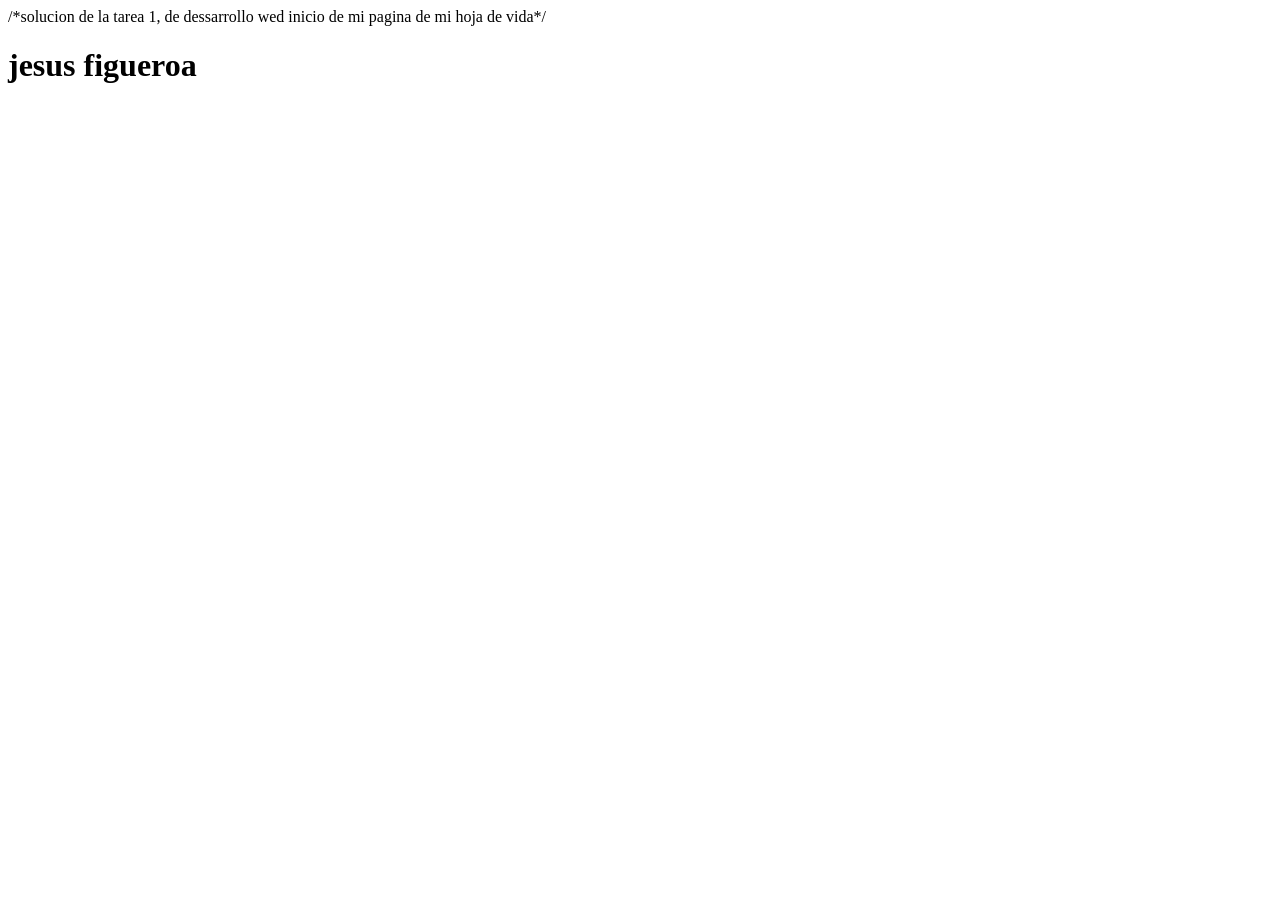
==== hoja_1.html @ da9fa23c "inicializando actividad de desarrollo wed" ====
<!DOCTYPE html>
<html lang="en">
<head>
    <meta charset="UTF-8">
    <meta name="viewport" content="width=device-width, initial-scale=1.0">
    <title>Hoja de vida</title>
    <link rel="stylesheet" href="style.css">
</head>
/*solucion de la tarea 1, de dessarrollo wed
inicio de mi pagina de mi hoja de vida*/
<body>
    <div class="hoja">
        <header>
            <h1>jesus figueroa</h1>
            
    </header>
    </div>
</body>
</html>
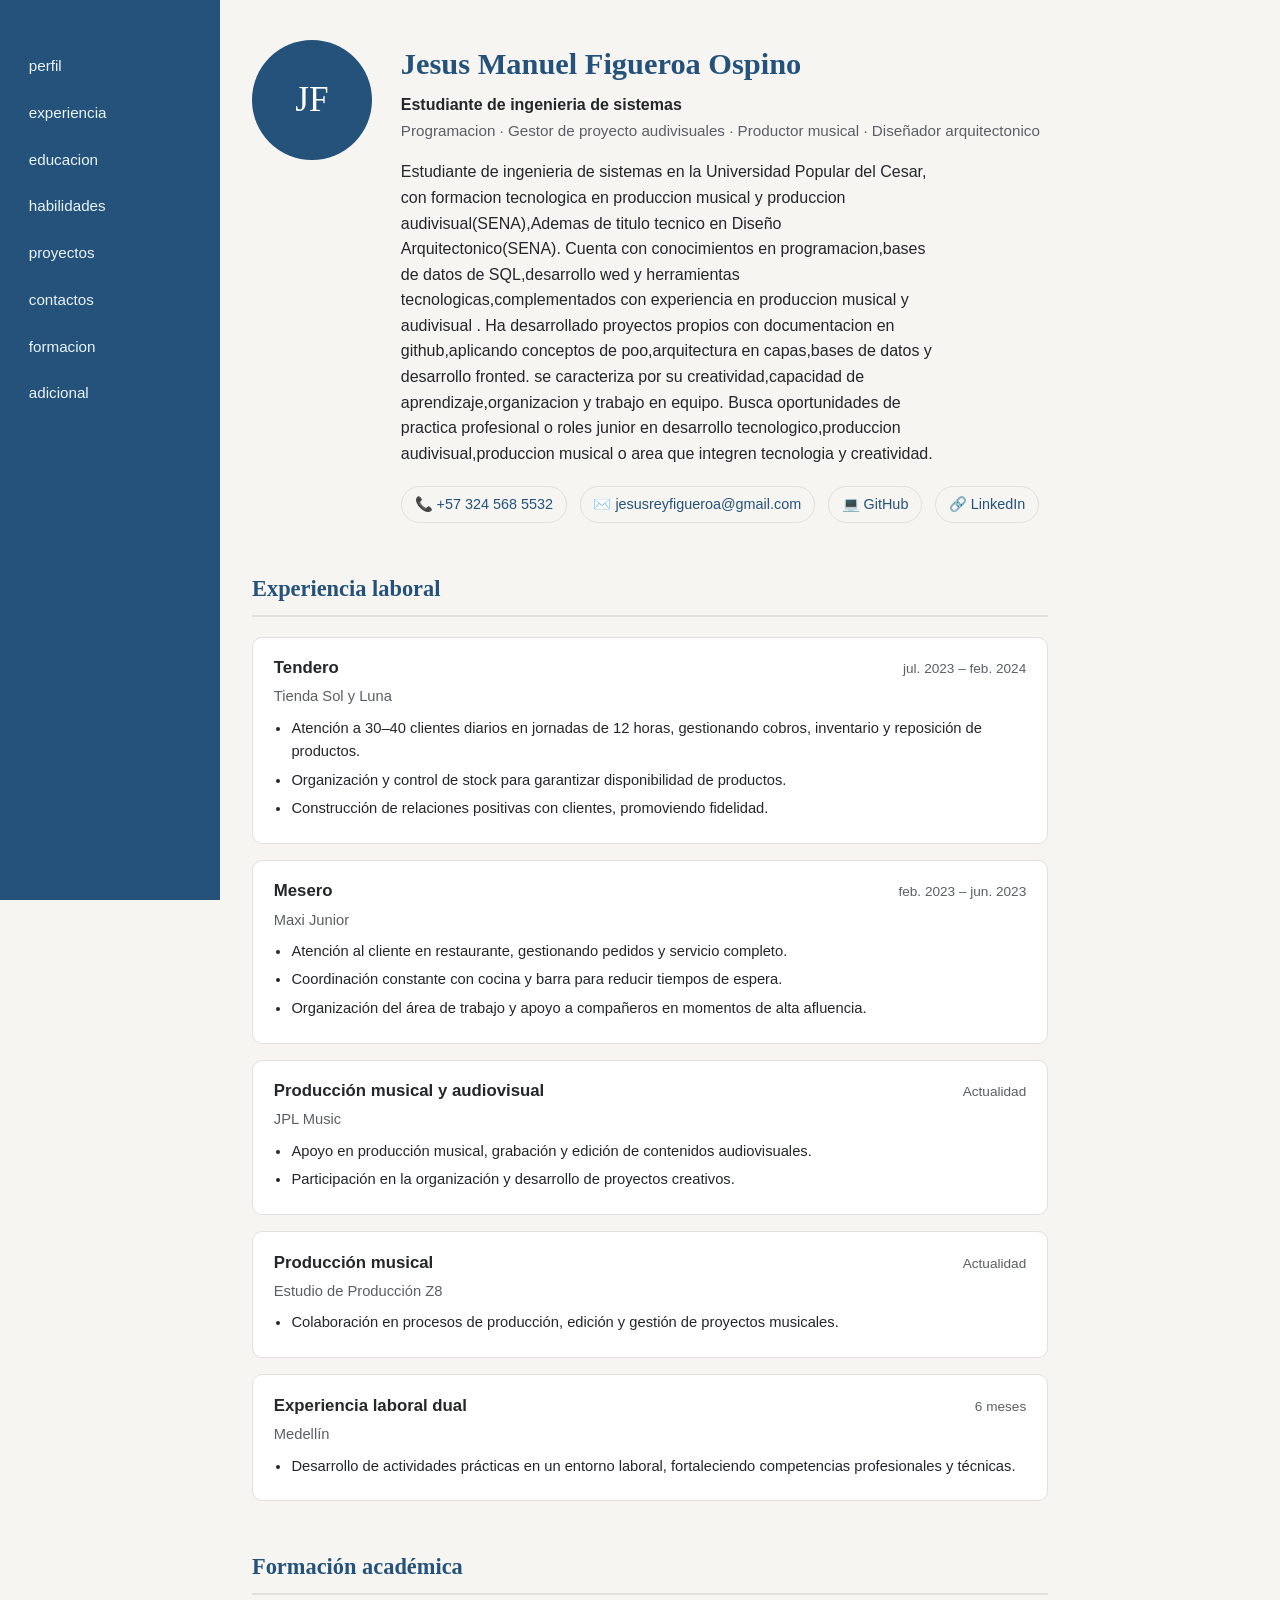
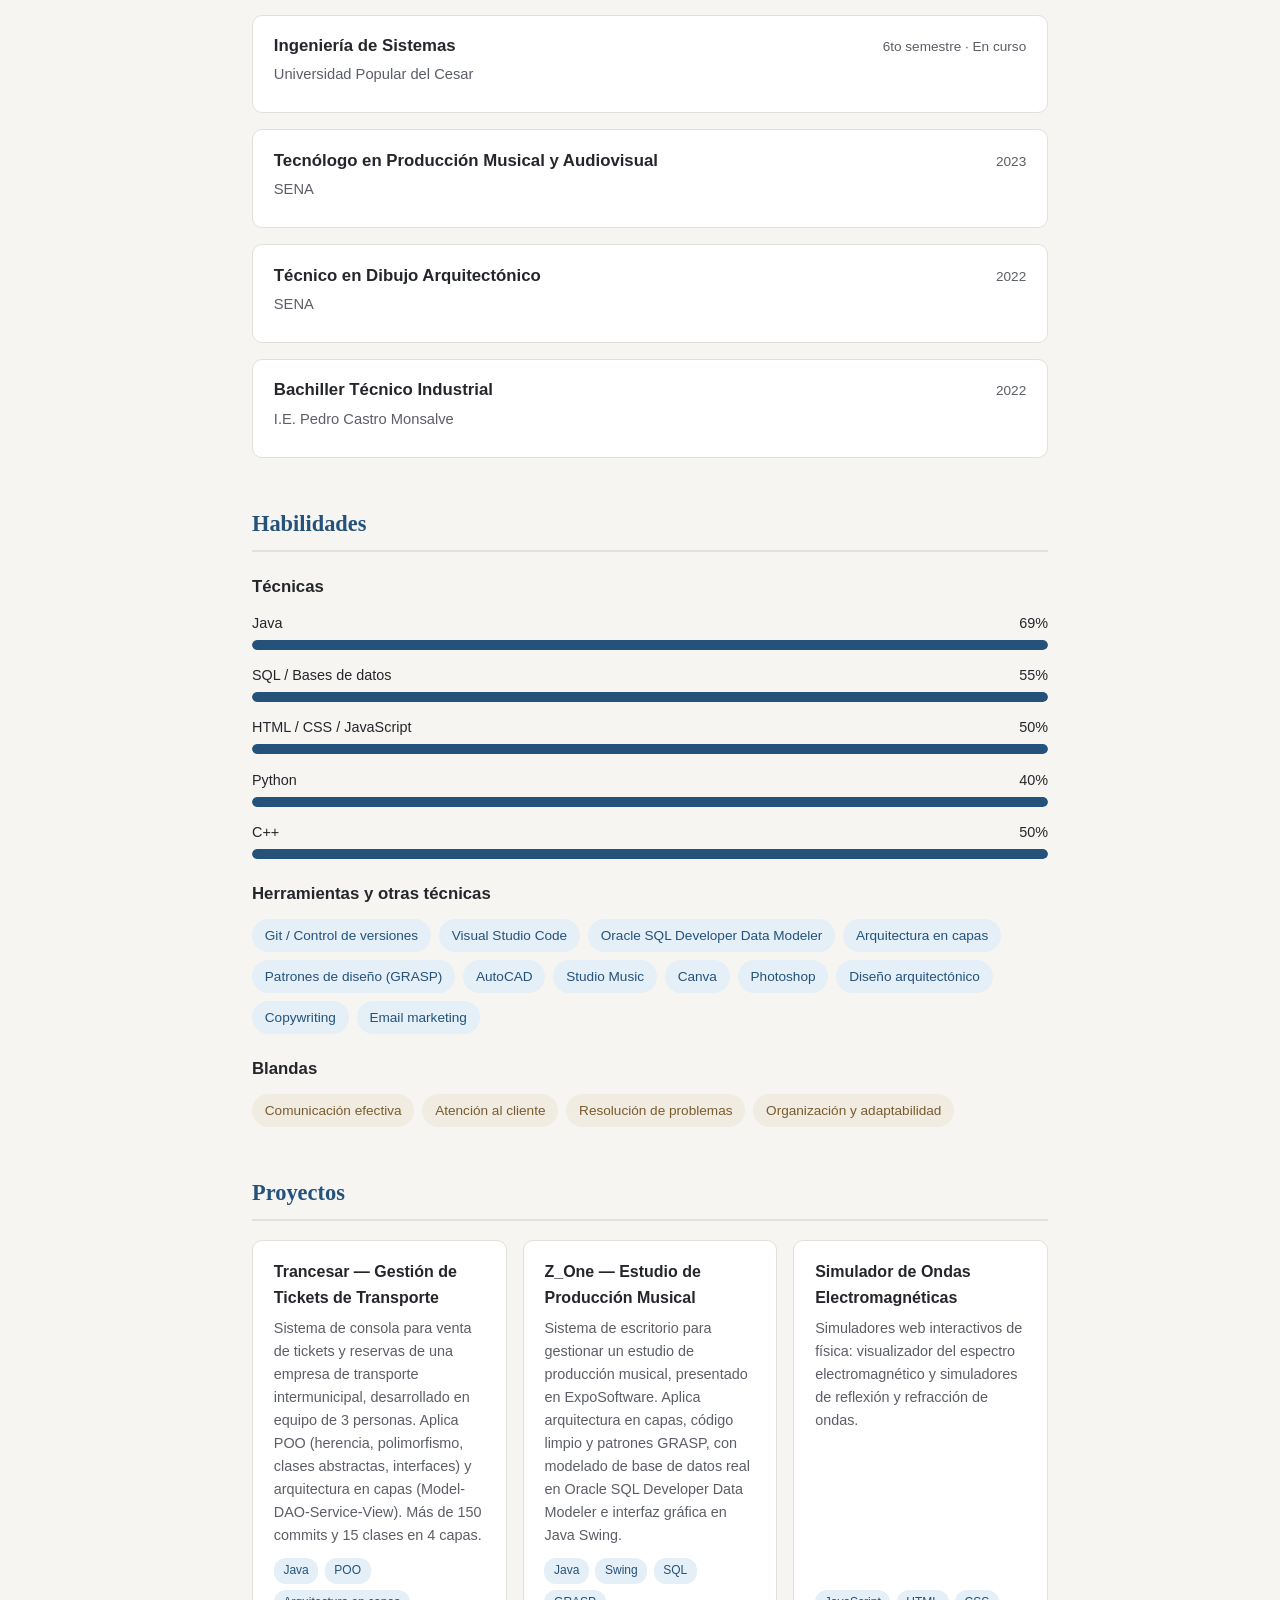
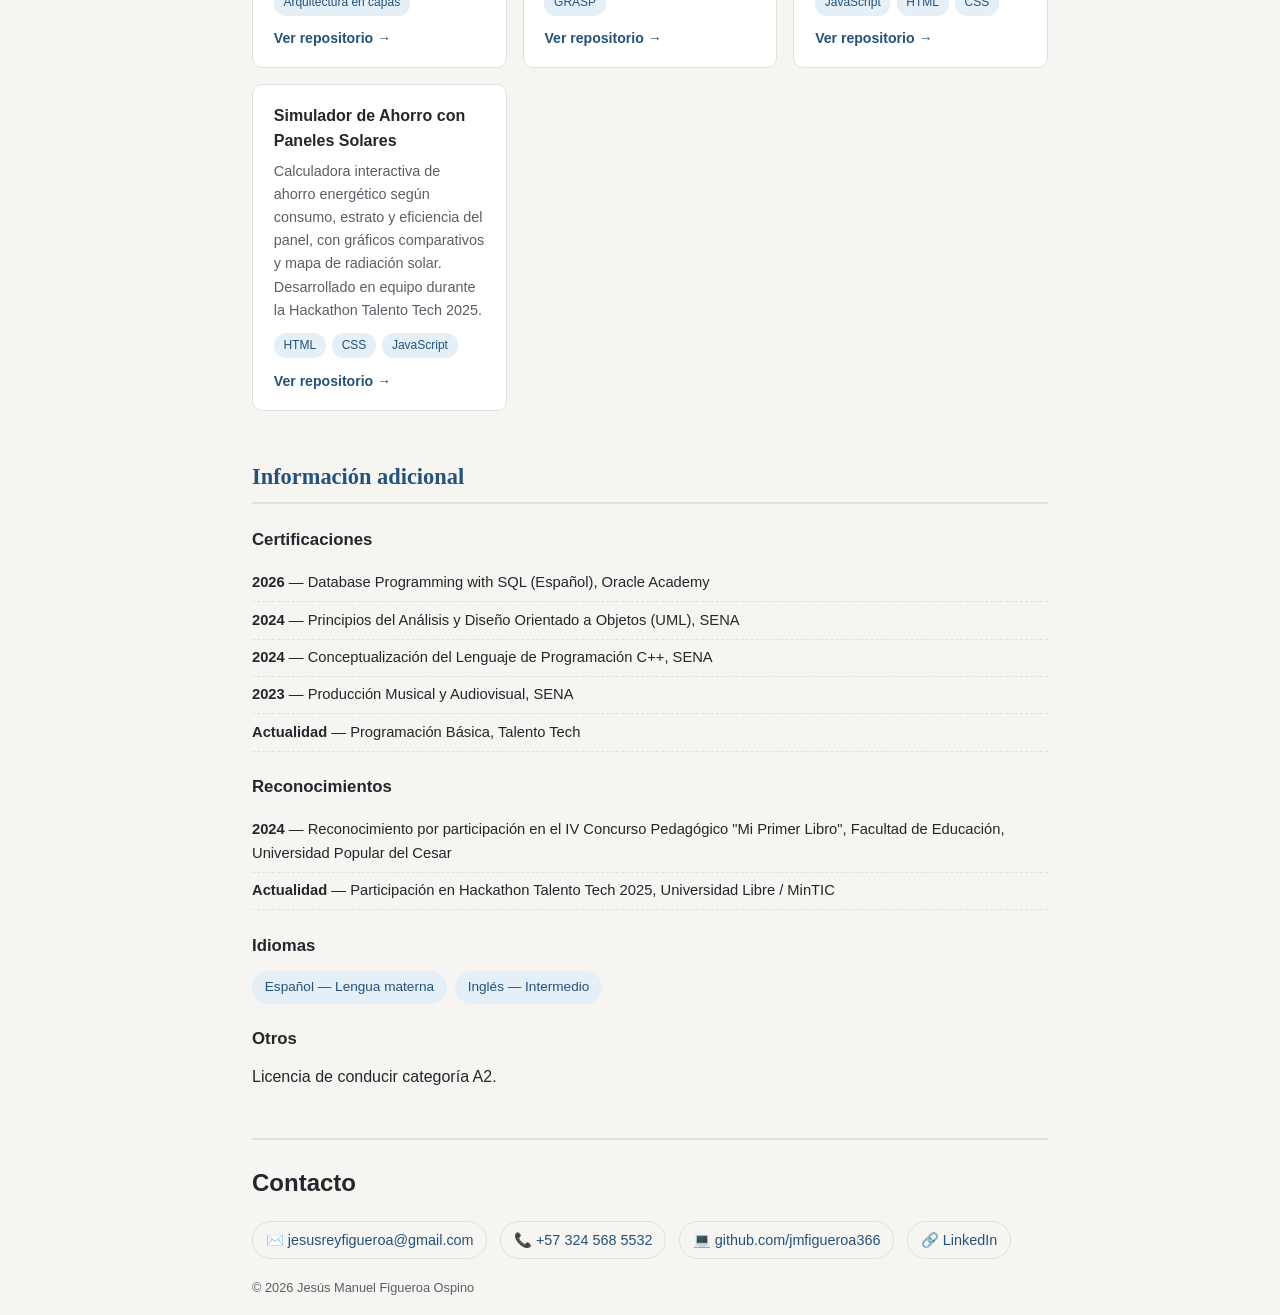
==== commit 9b5c11b1: "css en ejecucion" ====
--- a/hoja_1.html
+++ b/hoja_1.html
@@ -1,19 +1,298 @@
 <!DOCTYPE html>
-<html lang="en">
+<html lang="es">
 <head>
     <meta charset="UTF-8">
     <meta name="viewport" content="width=device-width, initial-scale=1.0">
-    <title>Hoja de vida</title>
+    <title>Hoja de vida - jesus manuel figueroa ospino</title>
     <link rel="stylesheet" href="style.css">
 </head>
-/*solucion de la tarea 1, de dessarrollo wed
-inicio de mi pagina de mi hoja de vida*/
+
 <body>
-    <div class="hoja">
-        <header>
-            <h1>jesus figueroa</h1>
-            
-    </header>
-    </div>
+    <input type="checkbox" id="menu-check">
+    <nav id="nav-lateral">
+    <label for="menu-check" class="nav-toggle" aria-label="abrir menu">☰</label>
+    <ul id="nav-lista">
+        <li><a href="#perfil">perfil</a></li>
+        <li><a href="#experiencia">experiencia</a></li>
+        <li><a href="#formacion">educacion</a></li>
+        <li><a href="#habilidades">habilidades</a></li>
+        <li><a href="#proyectos">proyectos</a></li>
+        <li><a href="#contacto">contactos</a></li>
+        <li><a href="#formacion">formacion</a></li>
+        <li><a href="#adicional">adicional</a></li>
+    </ul>
+    </nav>
+    <main>
+        <header class="encabezado" id="perfil">
+            <div class="foto-wrap">
+              <div class="foto-placeholder" aria-label="foto de perfil">JF</div>
+            </div>
+            <div>
+                <h1>Jesus Manuel Figueroa Ospino</h1>
+                <p class="titulo"> Estudiante de ingenieria de sistemas </p>
+              <p class="subtitulo"> Programacion · Gestor de proyecto audivisuales · Productor musical · Diseñador arquitectonico </p>
+            <p class="perfil-texto">
+                Estudiante de ingenieria de sistemas en la Universidad Popular del Cesar,
+                con formacion tecnologica en produccion musical y produccion audivisual(SENA),Ademas
+                de titulo tecnico en Diseño Arquitectonico(SENA).
+                
+                Cuenta con conocimientos en programacion,bases de datos de SQL,desarrollo wed y
+                herramientas tecnologicas,complementados con experiencia en produccion musical y audivisual . 
+                
+                Ha desarrollado proyectos propios con documentacion en github,aplicando
+                conceptos de poo,arquitectura en capas,bases de datos y desarrollo fronted.
+
+                se caracteriza por su creatividad,capacidad de aprendizaje,organizacion y trabajo
+                en equipo.
+
+                Busca oportunidades de practica profesional o roles junior en desarrollo tecnologico,produccion audivisual,produccion musical o area que integren
+                tecnologia y creatividad.
+            </p>
+            <div class="contacto-rapido">
+          <a href="tel:+573245685532">📞 +57 324 568 5532</a>
+          <a href="mailto:jesusreyfigueroa@gmail.com">✉️ jesusreyfigueroa@gmail.com</a>
+          <a href="https://github.com/jmfigueroa366" target="_blank" rel="noopener">💻 GitHub</a>
+          <a href="https://www.linkedin.com/in/jesus-figueroa-876b9131a" target="_blank" rel="noopener">🔗 LinkedIn</a>
+        </div>
+            </div>
+        </header>
+         <section class="seccion" id="experiencia">
+      <h2>Experiencia laboral</h2>
+ 
+      <div class="tarjeta">
+        <div class="tarjeta-cabecera">
+          <h3>Tendero</h3>
+          <span class="periodo">jul. 2023 – feb. 2024</span>
+        </div>
+        <p class="institucion">Tienda Sol y Luna</p>
+        <ul>
+          <li>Atención a 30–40 clientes diarios en jornadas de 12 horas, gestionando cobros, inventario y reposición de productos.</li>
+          <li>Organización y control de stock para garantizar disponibilidad de productos.</li>
+          <li>Construcción de relaciones positivas con clientes, promoviendo fidelidad.</li>
+        </ul>
+      </div>
+ 
+      <div class="tarjeta">
+        <div class="tarjeta-cabecera">
+          <h3>Mesero</h3>
+          <span class="periodo">feb. 2023 – jun. 2023</span>
+        </div>
+        <p class="institucion">Maxi Junior</p>
+        <ul>
+          <li>Atención al cliente en restaurante, gestionando pedidos y servicio completo.</li>
+          <li>Coordinación constante con cocina y barra para reducir tiempos de espera.</li>
+          <li>Organización del área de trabajo y apoyo a compañeros en momentos de alta afluencia.</li>
+        </ul>
+      </div>
+
+      <div class="tarjeta">
+        <div class="tarjeta-cabecera">
+          <h3>Producción musical y audiovisual</h3>
+          <span class="periodo">Actualidad</span>
+        </div>
+        <p class="institucion">JPL Music</p>
+        <ul>
+          <li>Apoyo en producción musical, grabación y edición de contenidos audiovisuales.</li>
+          <li>Participación en la organización y desarrollo de proyectos creativos.</li>
+        </ul>
+      </div>
+
+      <div class="tarjeta">
+        <div class="tarjeta-cabecera">
+          <h3>Producción musical</h3>
+          <span class="periodo">Actualidad</span>
+        </div>
+        <p class="institucion">Estudio de Producción Z8</p>
+        <ul>
+          <li>Colaboración en procesos de producción, edición y gestión de proyectos musicales.</li>
+        </ul>
+      </div>
+
+      <div class="tarjeta">
+        <div class="tarjeta-cabecera">
+          <h3>Experiencia laboral dual</h3>
+          <span class="periodo">6 meses</span>
+        </div>
+        <p class="institucion">Medellín</p>
+        <ul>
+          <li>Desarrollo de actividades prácticas en un entorno laboral, fortaleciendo competencias profesionales y técnicas.</li>
+        </ul>
+      </div>
+    </section>
+
+    <section class="seccion" id="formacion">
+      <h2>Formación académica</h2>
+ 
+      <div class="tarjeta">
+        <div class="tarjeta-cabecera">
+          <h3>Ingeniería de Sistemas</h3>
+          <span class="periodo">6to semestre · En curso</span>
+        </div>
+        <p class="institucion">Universidad Popular del Cesar</p>
+      </div>
+
+      <div class="tarjeta">
+        <div class="tarjeta-cabecera">
+          <h3>Tecnólogo en Producción Musical y Audiovisual</h3>
+          <span class="periodo">2023</span>
+        </div>
+        <p class="institucion">SENA</p>
+      </div>
+ 
+      <div class="tarjeta">
+        <div class="tarjeta-cabecera">
+          <h3>Técnico en Dibujo Arquitectónico</h3>
+          <span class="periodo">2022</span>
+        </div>
+        <p class="institucion">SENA</p>
+      </div>
+ 
+      <div class="tarjeta">
+        <div class="tarjeta-cabecera">
+          <h3>Bachiller Técnico Industrial</h3>
+          <span class="periodo">2022</span>
+        </div>
+        <p class="institucion">I.E. Pedro Castro Monsalve</p>
+      </div>
+    </section>
+
+    <section class="seccion" id="habilidades">
+      <h2>Habilidades</h2>
+ 
+      <h3 class="subtitulo-seccion">Técnicas</h3>
+      <!-- El porcentaje se controla solo con CSS: la clase nivel-85 define
+           el ancho final de la barra (ver style.css) -->
+      <div class="barra-grupo">
+        <div class="barra">
+          <div class="barra-info"><span>Java</span><span>69%</span></div>
+          <div class="barra-fondo"><div class="barra-relleno nivel-69"></div></div>
+        </div>
+        <div class="barra">
+          <div class="barra-info"><span>SQL / Bases de datos</span><span>55%</span></div>
+          <div class="barra-fondo"><div class="barra-relleno nivel-55"></div></div>
+        </div>
+        <div class="barra">
+          <div class="barra-info"><span>HTML / CSS / JavaScript</span><span>50%</span></div>
+          <div class="barra-fondo"><div class="barra-relleno nivel-50"></div></div>
+        </div>
+        <div class="barra">
+          <div class="barra-info"><span>Python</span><span>40%</span></div>
+          <div class="barra-fondo"><div class="barra-relleno nivel-40"></div></div>
+        </div>
+        <div class="barra">
+          <div class="barra-info"><span>C++</span><span>50%</span></div>
+          <div class="barra-fondo"><div class="barra-relleno nivel-50"></div></div>
+        </div>
+      </div>
+ 
+      <h3 class="subtitulo-seccion">Herramientas y otras técnicas</h3>
+      <div class="badges">
+        <span class="badge">Git / Control de versiones</span>
+        <span class="badge">Visual Studio Code</span>
+        <span class="badge">Oracle SQL Developer Data Modeler</span>
+        <span class="badge">Arquitectura en capas</span>
+        <span class="badge">Patrones de diseño (GRASP)</span>
+        <span class="badge">AutoCAD</span>
+        <span class="badge">Studio Music</span>
+        <span class="badge">Canva</span>
+        <span class="badge">Photoshop</span>
+        <span class="badge">Diseño arquitectónico</span>
+        <span class="badge">Copywriting</span>
+        <span class="badge">Email marketing</span>
+      </div>
+ 
+      <h3 class="subtitulo-seccion">Blandas</h3>
+      <div class="badges">
+        <span class="badge badge-alt">Comunicación efectiva</span>
+        <span class="badge badge-alt">Atención al cliente</span>
+        <span class="badge badge-alt">Resolución de problemas</span>
+        <span class="badge badge-alt">Organización y adaptabilidad</span>
+      </div>
+    </section>
+
+    <section class="seccion" id="proyectos">
+      <h2>Proyectos</h2>
+      <div class="proyectos-grid">
+ 
+        <div class="proyecto-tarjeta">
+          <h3>Trancesar — Gestión de Tickets de Transporte</h3>
+          <p>Sistema de consola para venta de tickets y reservas de una empresa de transporte intermunicipal, desarrollado en equipo de 3 personas. Aplica POO (herencia, polimorfismo, clases abstractas, interfaces) y arquitectura en capas (Model-DAO-Service-View). Más de 150 commits y 15 clases en 4 capas.</p>
+          <div class="proyecto-tecnologias">
+            <span>Java</span><span>POO</span><span>Arquitectura en capas</span>
+          </div>
+          <a href="https://github.com/jmfigueroa366/Trancesar" target="_blank" rel="noopener">Ver repositorio →</a>
+        </div>
+ 
+        <div class="proyecto-tarjeta">
+          <h3>Z_One — Estudio de Producción Musical</h3>
+          <p>Sistema de escritorio para gestionar un estudio de producción musical, presentado en ExpoSoftware. Aplica arquitectura en capas, código limpio y patrones GRASP, con modelado de base de datos real en Oracle SQL Developer Data Modeler e interfaz gráfica en Java Swing.</p>
+          <div class="proyecto-tecnologias">
+            <span>Java</span><span>Swing</span><span>SQL</span><span>GRASP</span>
+          </div>
+          <a href="https://github.com/jmfigueroa366/z_one" target="_blank" rel="noopener">Ver repositorio →</a>
+        </div>
+ 
+        <div class="proyecto-tarjeta">
+          <h3>Simulador de Ondas Electromagnéticas</h3>
+          <p>Simuladores web interactivos de física: visualizador del espectro electromagnético y simuladores de reflexión y refracción de ondas.</p>
+          <div class="proyecto-tecnologias">
+            <span>JavaScript</span><span>HTML</span><span>CSS</span>
+          </div>
+          <a href="https://github.com/jmfigueroa366/Onda_electromagneticas" target="_blank" rel="noopener">Ver repositorio →</a>
+        </div>
+ 
+        <div class="proyecto-tarjeta">
+          <h3>Simulador de Ahorro con Paneles Solares</h3>
+          <p>Calculadora interactiva de ahorro energético según consumo, estrato y eficiencia del panel, con gráficos comparativos y mapa de radiación solar. Desarrollado en equipo durante la Hackathon Talento Tech 2025.</p>
+          <div class="proyecto-tecnologias">
+            <span>HTML</span><span>CSS</span><span>JavaScript</span>
+          </div>
+          <a href="https://github.com/JesusC2003/TalentoTech" target="_blank" rel="noopener">Ver repositorio →</a>
+        </div>
+ 
+      </div>
+    </section>
+
+<section class="seccion" id="adicional">
+      <h2>Información adicional</h2>
+ 
+      <h3 class="subtitulo-seccion">Certificaciones</h3>
+      <ul class="lista-simple">
+        <li><strong>2026</strong> — Database Programming with SQL (Español), Oracle Academy</li>
+        <li><strong>2024</strong> — Principios del Análisis y Diseño Orientado a Objetos (UML), SENA</li>
+        <li><strong>2024</strong> — Conceptualización del Lenguaje de Programación C++, SENA</li>
+        <li><strong>2023</strong> — Producción Musical y Audiovisual, SENA</li>
+        <li><strong>Actualidad</strong> — Programación Básica, Talento Tech</li>
+      </ul>
+ 
+      <h3 class="subtitulo-seccion">Reconocimientos</h3>
+      <ul class="lista-simple">
+        <li><strong>2024</strong> — Reconocimiento por participación en el IV Concurso Pedagógico "Mi Primer Libro", Facultad de Educación, Universidad Popular del Cesar</li>
+        <li><strong>Actualidad</strong> — Participación en Hackathon Talento Tech 2025, Universidad Libre / MinTIC</li>
+      </ul>
+ 
+      <h3 class="subtitulo-seccion">Idiomas</h3>
+      <div class="badges">
+        <span class="badge">Español — Lengua materna</span>
+        <span class="badge">Inglés — Intermedio</span>
+      </div>
+ 
+      <h3 class="subtitulo-seccion">Otros</h3>
+      <p>Licencia de conducir categoría A2.</p>
+    </section>
+    
+<footer class="pie" id="contacto">
+      <h2>Contacto</h2>
+      <div class="contacto-rapido">
+        <a href="mailto:jesusreyfigueroa@gmail.com">✉️ jesusreyfigueroa@gmail.com</a>
+        <a href="tel:+573245685532">📞 +57 324 568 5532</a>
+        <a href="https://github.com/jmfigueroa366" target="_blank" rel="noopener">💻 github.com/jmfigueroa366</a>
+        <a href="https://www.linkedin.com/in/jesus-figueroa-876b9131a" target="_blank" rel="noopener">🔗 LinkedIn</a>
+      </div>
+      <!-- El año va escrito a mano porque sin JavaScript no se puede calcular automáticamente -->
+      <p class="derechos">© 2026 Jesús Manuel Figueroa Ospino</p>
+    </footer>
+
+    </main>
 </body>
 </html>
--- a/style.css
+++ b/style.css
@@ -0,0 +1,424 @@
+/* ===== Variables ===== */
+:root {
+  --color-fondo: #f6f5f2;
+  --color-tarjeta: #ffffff;
+  --color-texto: #24262b;
+  --color-texto-suave: #5b5e66;
+  --color-primario: #24527a;
+  --color-primario-claro: #e4eff7;
+  --color-borde: #e2e0da;
+  --fuente-titulo: Georgia, 'Times New Roman', serif;
+  --fuente-texto: 'Segoe UI', Arial, sans-serif;
+  --radio: 10px;
+  --ancho-nav: 220px;
+}
+
+* {
+  margin: 0;
+  padding: 0;
+  box-sizing: border-box;
+}
+
+html {
+  /* Hace que los enlaces internos (#formacion, #proyectos...) se desplacen
+     suavemente en lugar de saltar de golpe. Esto reemplaza el scrollIntoView
+     que antes hacía JavaScript */
+  scroll-behavior: smooth;
+}
+
+body {
+  font-family: var(--fuente-texto);
+  background: var(--color-fondo);
+  color: var(--color-texto);
+  line-height: 1.6;
+}
+
+/* El checkbox que controla el menú móvil se oculta visualmente,
+   pero sigue funcionando al hacer clic en su <label> */
+#menu-check {
+  display: none;
+}
+
+/* ===== Navegación lateral fija ===== */
+#nav-lateral {
+  position: fixed;
+  top: 0;
+  left: 0;
+  width: var(--ancho-nav);
+  height: 100vh;
+  background: var(--color-primario);
+  padding: 2rem 1.2rem;
+  overflow-y: auto;
+}
+
+#nav-lista {
+  list-style: none;
+  margin-top: 1rem;
+}
+
+#nav-lista li {
+  margin-bottom: 0.6rem;
+}
+
+#nav-lista a {
+  color: #eaf4fb;
+  text-decoration: none;
+  font-size: 0.95rem;
+  display: block;
+  padding: 0.4rem 0.6rem;
+  border-radius: 6px;
+  transition: background 0.2s ease, color 0.2s ease;
+}
+
+#nav-lista a:hover {
+  background: rgba(255, 255, 255, 0.12);
+  color: #ffffff;
+}
+
+.nav-toggle {
+  display: none; /* solo se ve en móvil, ver media query */
+}
+
+/* ===== Contenido principal ===== */
+main {
+  margin-left: var(--ancho-nav);
+  max-width: 860px;
+  padding: 2.5rem 2rem 1rem;
+}
+
+/* ===== 1. Encabezado / información personal ===== */
+.encabezado {
+  display: flex;
+  gap: 1.8rem;
+  align-items: flex-start;
+  margin-bottom: 3rem;
+  scroll-margin-top: 1rem; /* evita que el título quede tapado al hacer scroll con # */
+}
+
+.foto-wrap {
+  flex-shrink: 0;
+}
+
+.foto,
+.foto-placeholder {
+  width: 120px;
+  height: 120px;
+  border-radius: 50%;
+  object-fit: cover;
+}
+
+.foto-placeholder {
+  display: flex;
+  align-items: center;
+  justify-content: center;
+  background: var(--color-primario);
+  color: white;
+  font-family: var(--fuente-titulo);
+  font-size: 2.2rem;
+}
+
+.encabezado h1 {
+  font-family: var(--fuente-titulo);
+  font-size: 1.9rem;
+  color: var(--color-primario);
+}
+
+.titulo {
+  font-weight: 600;
+  margin-top: 0.2rem;
+}
+
+.subtitulo {
+  color: var(--color-texto-suave);
+  font-size: 0.95rem;
+  margin-top: 0.1rem;
+}
+
+.perfil-texto {
+  margin-top: 1rem;
+  max-width: 60ch;
+}
+
+.contacto-rapido {
+  display: flex;
+  flex-wrap: wrap;
+  gap: 0.8rem;
+  margin-top: 1.2rem;
+}
+
+.contacto-rapido a {
+  color: var(--color-primario);
+  text-decoration: none;
+  font-size: 0.9rem;
+  border: 1px solid var(--color-borde);
+  padding: 0.4rem 0.8rem;
+  border-radius: 20px;
+  transition: background 0.2s ease;
+}
+
+.contacto-rapido a:hover {
+  background: var(--color-primario-claro);
+}
+
+/* ===== Secciones generales ===== */
+.seccion {
+  margin-bottom: 3rem;
+  scroll-margin-top: 1.5rem;
+}
+
+.seccion h2 {
+  font-family: var(--fuente-titulo);
+  font-size: 1.4rem;
+  color: var(--color-primario);
+  border-bottom: 2px solid var(--color-borde);
+  padding-bottom: 0.5rem;
+  margin-bottom: 1.2rem;
+}
+
+.subtitulo-seccion {
+  font-size: 1.05rem;
+  margin: 1.4rem 0 0.7rem;
+  color: var(--color-texto);
+}
+
+/* ===== Tarjetas ===== */
+.tarjeta {
+  background: var(--color-tarjeta);
+  border: 1px solid var(--color-borde);
+  border-radius: var(--radio);
+  padding: 1.1rem 1.3rem;
+  margin-bottom: 1rem;
+}
+
+.tarjeta-cabecera {
+  display: flex;
+  justify-content: space-between;
+  align-items: baseline;
+  flex-wrap: wrap;
+  gap: 0.4rem;
+}
+
+.tarjeta h3 {
+  font-size: 1.05rem;
+}
+
+.periodo {
+  font-size: 0.85rem;
+  color: var(--color-texto-suave);
+  white-space: nowrap;
+}
+
+.institucion {
+  color: var(--color-texto-suave);
+  font-size: 0.92rem;
+  margin: 0.2rem 0 0.5rem;
+}
+
+.tarjeta ul {
+  padding-left: 1.1rem;
+  font-size: 0.92rem;
+}
+
+.tarjeta li {
+  margin-bottom: 0.3rem;
+}
+
+/* ===== Barras de progreso (100% CSS, sin JavaScript) ===== */
+.barra-grupo {
+  display: flex;
+  flex-direction: column;
+  gap: 0.9rem;
+}
+
+.barra-info {
+  display: flex;
+  justify-content: space-between;
+  font-size: 0.9rem;
+  margin-bottom: 0.3rem;
+}
+
+.barra-fondo {
+  background: var(--color-borde);
+  border-radius: 20px;
+  height: 10px;
+  overflow: hidden;
+}
+
+.barra-relleno {
+  height: 100%;
+  background: var(--color-primario);
+  border-radius: 20px;
+  /* La animación "crecer" (definida abajo con @keyframes) hace que la barra
+     se anime sola al cargar la página, sin necesitar JavaScript */
+  animation: crecer 1.2s ease forwards;
+}
+
+/* Cada clase nivel-XX fija el ancho final distinto para cada habilidad */
+.nivel-85 { --ancho-final: 85%; }
+.nivel-80 { --ancho-final: 80%; }
+.nivel-70 { --ancho-final: 70%; }
+.nivel-65 { --ancho-final: 65%; }
+.nivel-60 { --ancho-final: 60%; }
+
+@keyframes crecer {
+  from { width: 0%; }
+  to   { width: var(--ancho-final); }
+}
+
+/* ===== Badges ===== */
+.badges {
+  display: flex;
+  flex-wrap: wrap;
+  gap: 0.5rem;
+}
+
+.badge {
+  background: var(--color-primario-claro);
+  color: var(--color-primario);
+  font-size: 0.85rem;
+  padding: 0.35rem 0.8rem;
+  border-radius: 20px;
+}
+
+.badge-alt {
+  background: #f1ece2;
+  color: #7a5b2e;
+}
+
+/* ===== Proyectos ===== */
+.proyectos-grid {
+  display: grid;
+  grid-template-columns: repeat(auto-fit, minmax(240px, 1fr));
+  gap: 1rem;
+}
+
+.proyecto-tarjeta {
+  background: var(--color-tarjeta);
+  border: 1px solid var(--color-borde);
+  border-radius: var(--radio);
+  padding: 1.1rem 1.3rem;
+  display: flex;
+  flex-direction: column;
+}
+
+.proyecto-tarjeta h3 {
+  font-size: 1rem;
+  margin-bottom: 0.4rem;
+}
+
+.proyecto-tarjeta p {
+  font-size: 0.9rem;
+  color: var(--color-texto-suave);
+  flex-grow: 1;
+}
+
+.proyecto-tecnologias {
+  display: flex;
+  flex-wrap: wrap;
+  gap: 0.4rem;
+  margin: 0.7rem 0;
+}
+
+.proyecto-tecnologias span {
+  font-size: 0.75rem;
+  background: var(--color-primario-claro);
+  color: var(--color-primario);
+  padding: 0.2rem 0.6rem;
+  border-radius: 12px;
+}
+
+.proyecto-tarjeta a {
+  color: var(--color-primario);
+  font-size: 0.88rem;
+  text-decoration: none;
+  font-weight: 600;
+}
+
+.proyecto-tarjeta a:hover {
+  text-decoration: underline;
+}
+
+/* ===== Listas simples ===== */
+.lista-simple {
+  list-style: none;
+}
+
+.lista-simple li {
+  padding: 0.4rem 0;
+  border-bottom: 1px dashed var(--color-borde);
+  font-size: 0.92rem;
+}
+
+/* ===== Pie / contacto ===== */
+.pie {
+  border-top: 2px solid var(--color-borde);
+  padding-top: 1.5rem;
+  margin-top: 2rem;
+  scroll-margin-top: 1.5rem;
+}
+
+.derechos {
+  margin-top: 1.2rem;
+  font-size: 0.8rem;
+  color: var(--color-texto-suave);
+}
+
+/* ===== Botón "volver arriba" (es un <a>, no un <button>: no necesita JS) ===== */
+#btn-arriba {
+  position: fixed;
+  bottom: 1.5rem;
+  right: 1.5rem;
+  width: 42px;
+  height: 42px;
+  border-radius: 50%;
+  background: var(--color-primario);
+  color: white;
+  font-size: 1.1rem;
+  text-decoration: none;
+  display: flex;
+  align-items: center;
+  justify-content: center;
+}
+
+/* ===== Responsive: menú lateral se convierte en menú superior colapsable ===== */
+@media (max-width: 780px) {
+  #nav-lateral {
+    position: sticky;
+    top: 0;
+    width: 100%;
+    height: auto;
+    padding: 0.8rem 1rem;
+    z-index: 10;
+  }
+
+  .nav-toggle {
+    display: inline-flex;
+    color: white;
+    font-size: 1.8rem;
+    cursor: pointer;
+  }
+
+  #nav-lista {
+    display: none;
+    flex-direction: column;
+    margin-top: 0.8rem;
+  }
+  #menu-check:checked ~ #nav-lateral #nav-lista {
+    display: flex;
+  }
+
+  main {
+    margin-left: 0;
+    padding: 1.5rem 1.2rem;
+  }
+
+  .encabezado {
+    flex-direction: column;
+    align-items: center;
+    text-align: center;
+  }
+
+  .contacto-rapido {
+    justify-content: center;
+  }
+}
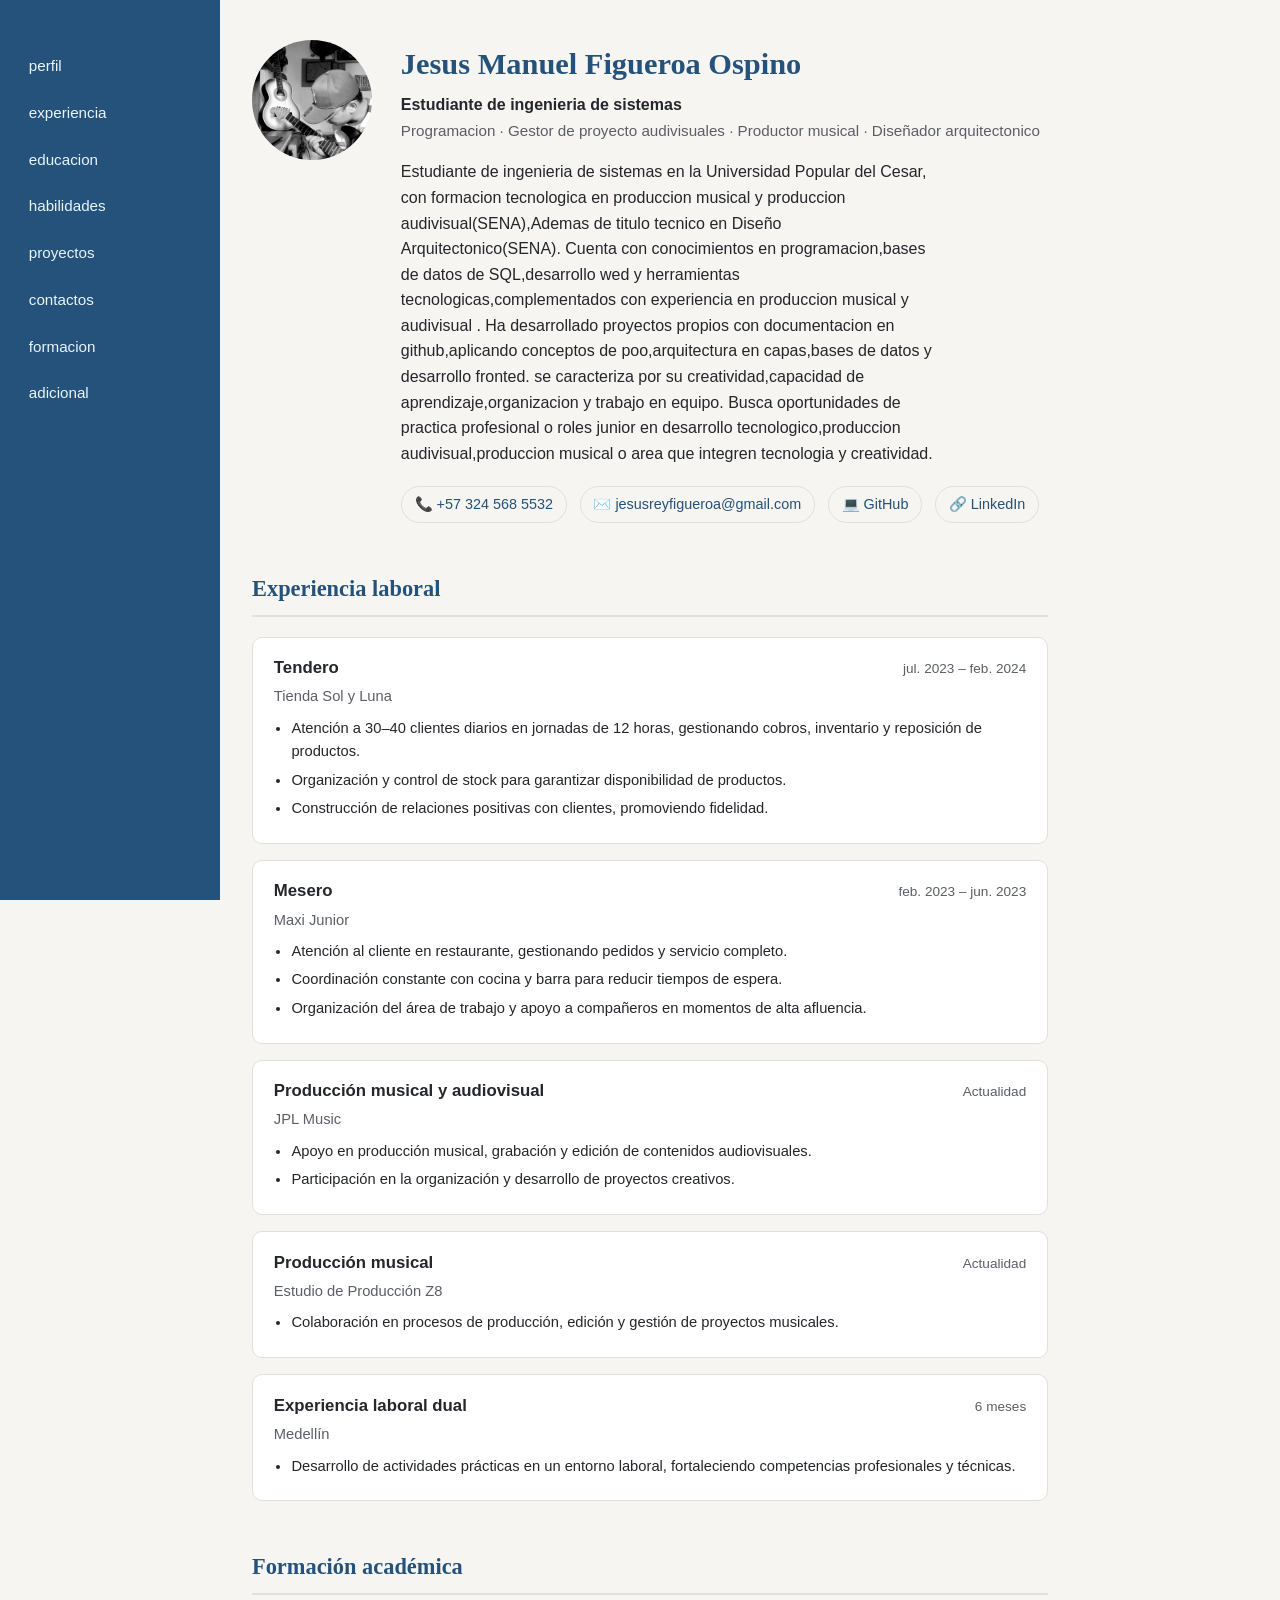
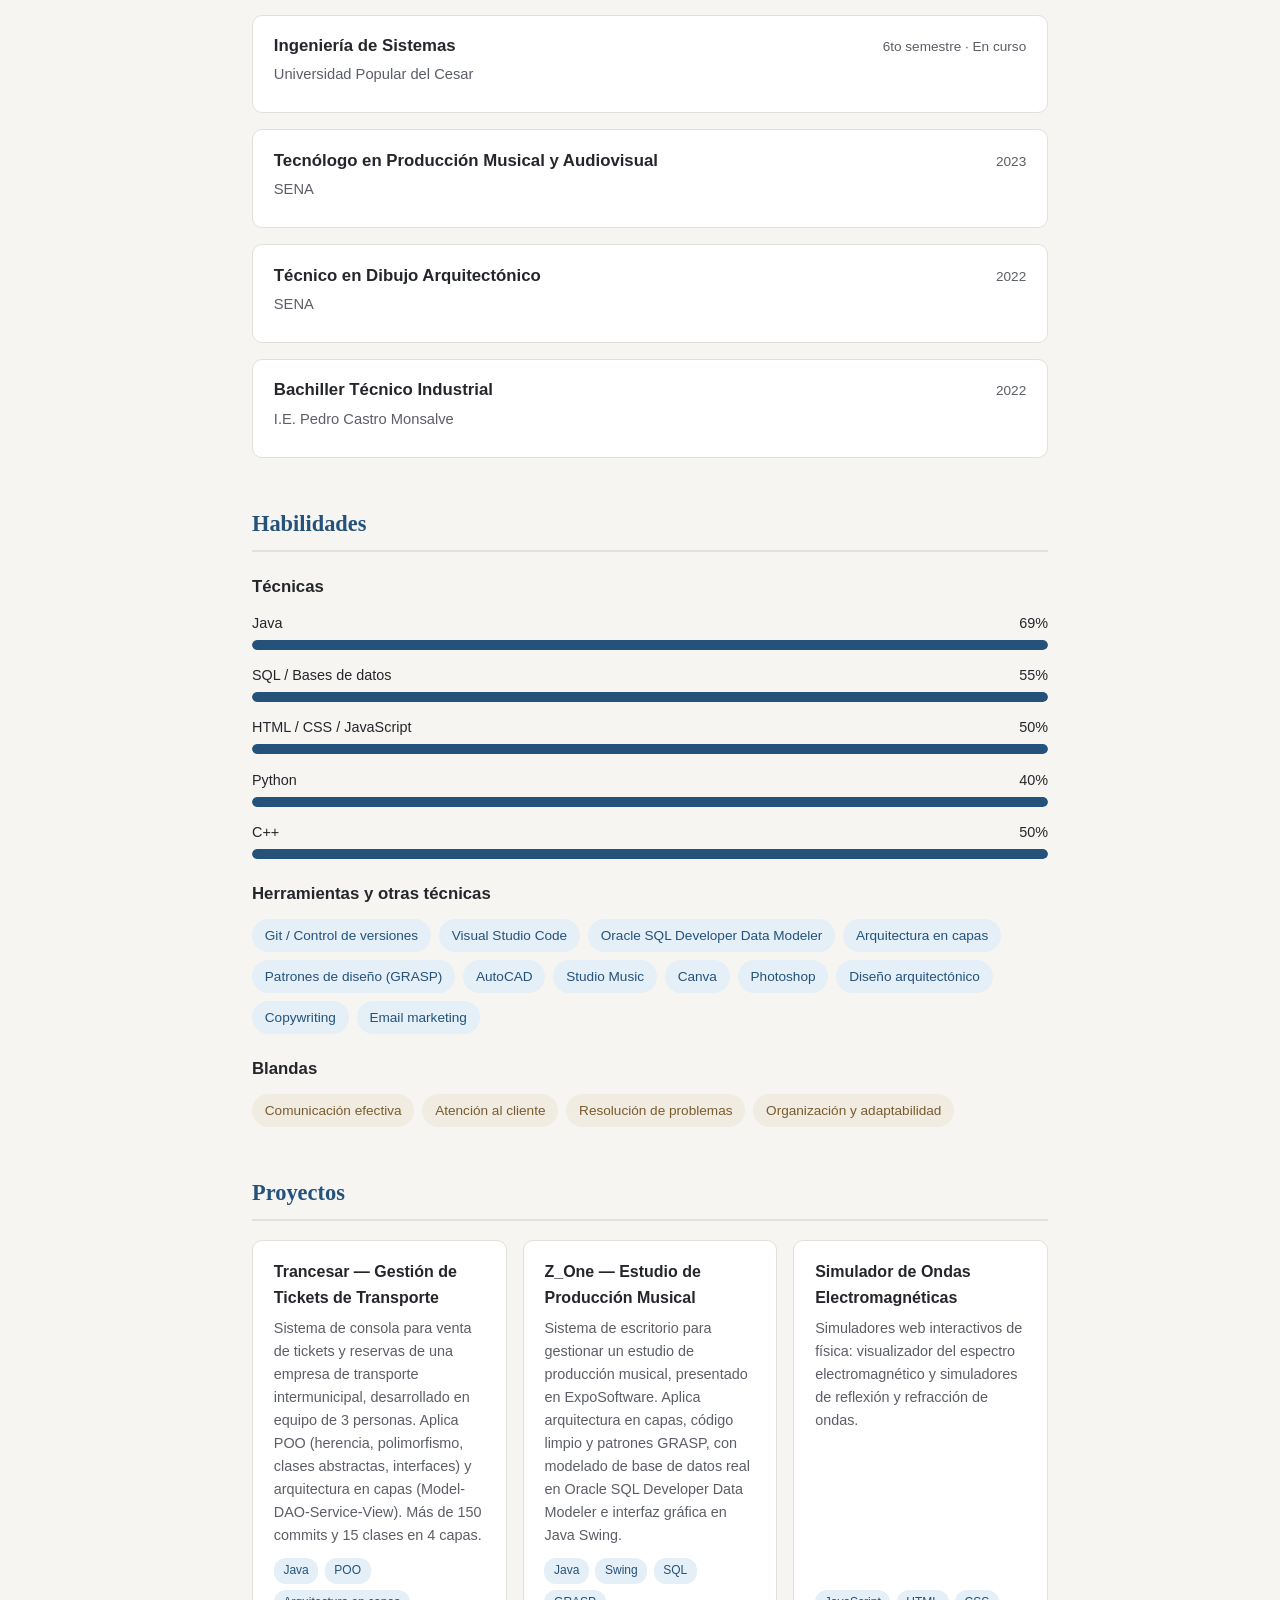
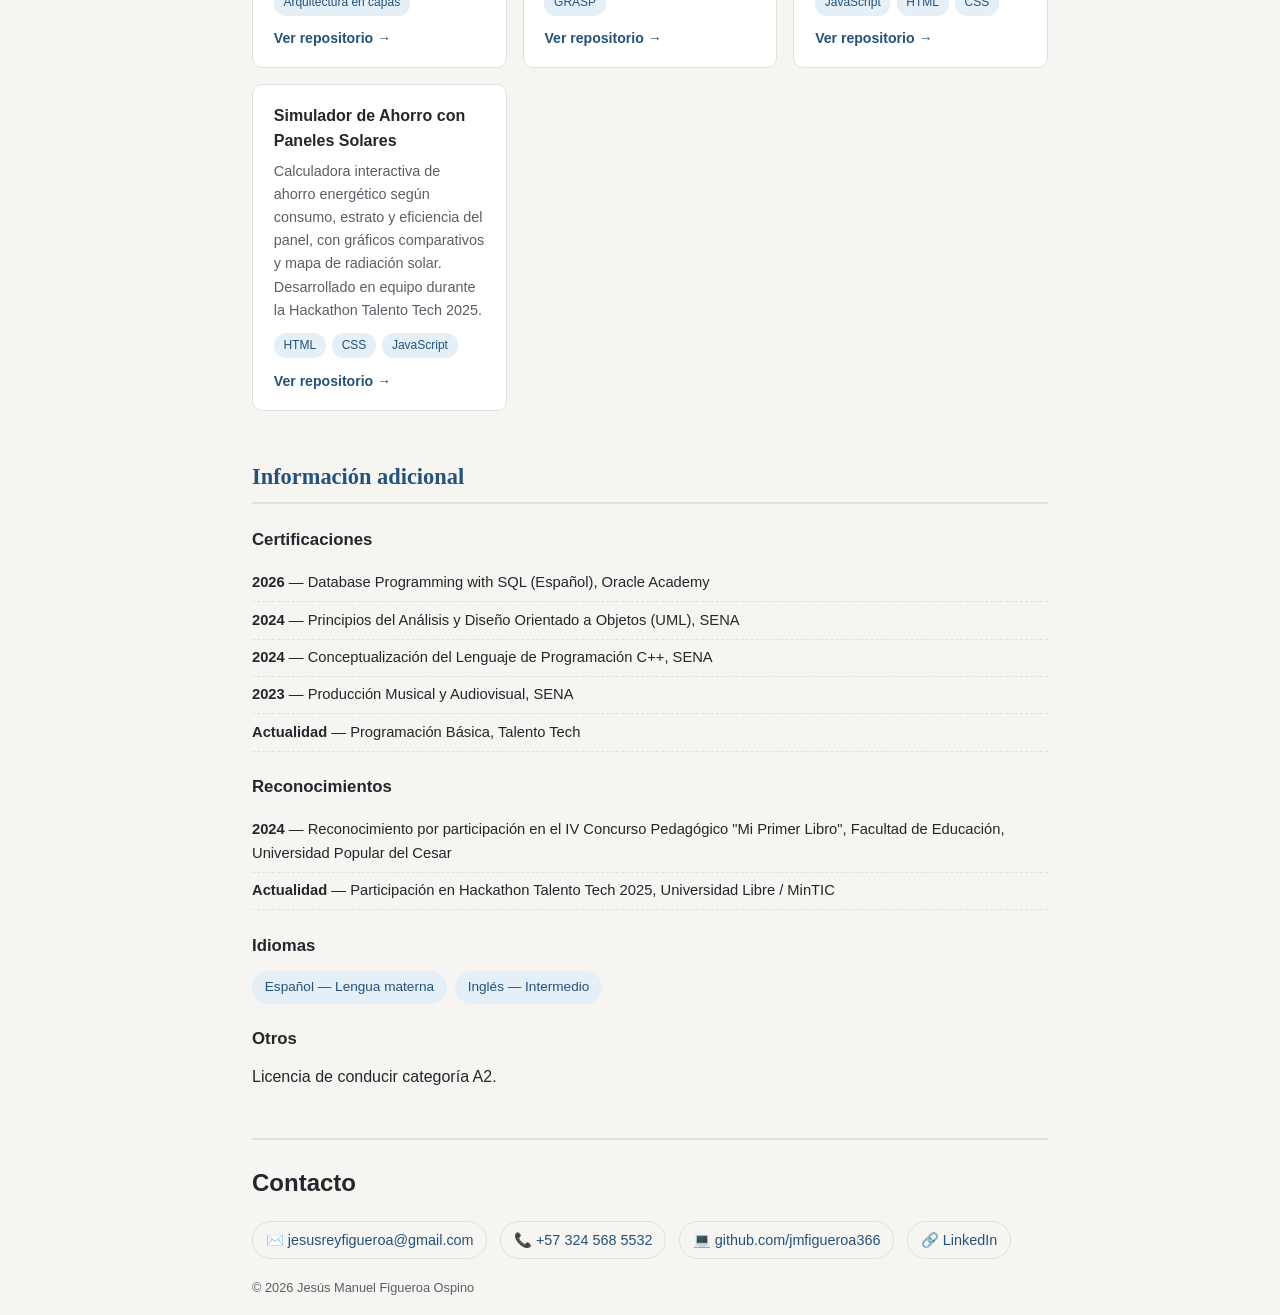
==== commit fbf44177: "arreglo y detalles listo" ====
--- a/hoja_1.html
+++ b/hoja_1.html
@@ -25,7 +25,7 @@
     <main>
         <header class="encabezado" id="perfil">
             <div class="foto-wrap">
-              <div class="foto-placeholder" aria-label="foto de perfil">JF</div>
+              <img src="jesus.jpg" alt="Jesús Figueroa" class="foto">
             </div>
             <div>
                 <h1>Jesus Manuel Figueroa Ospino</h1>
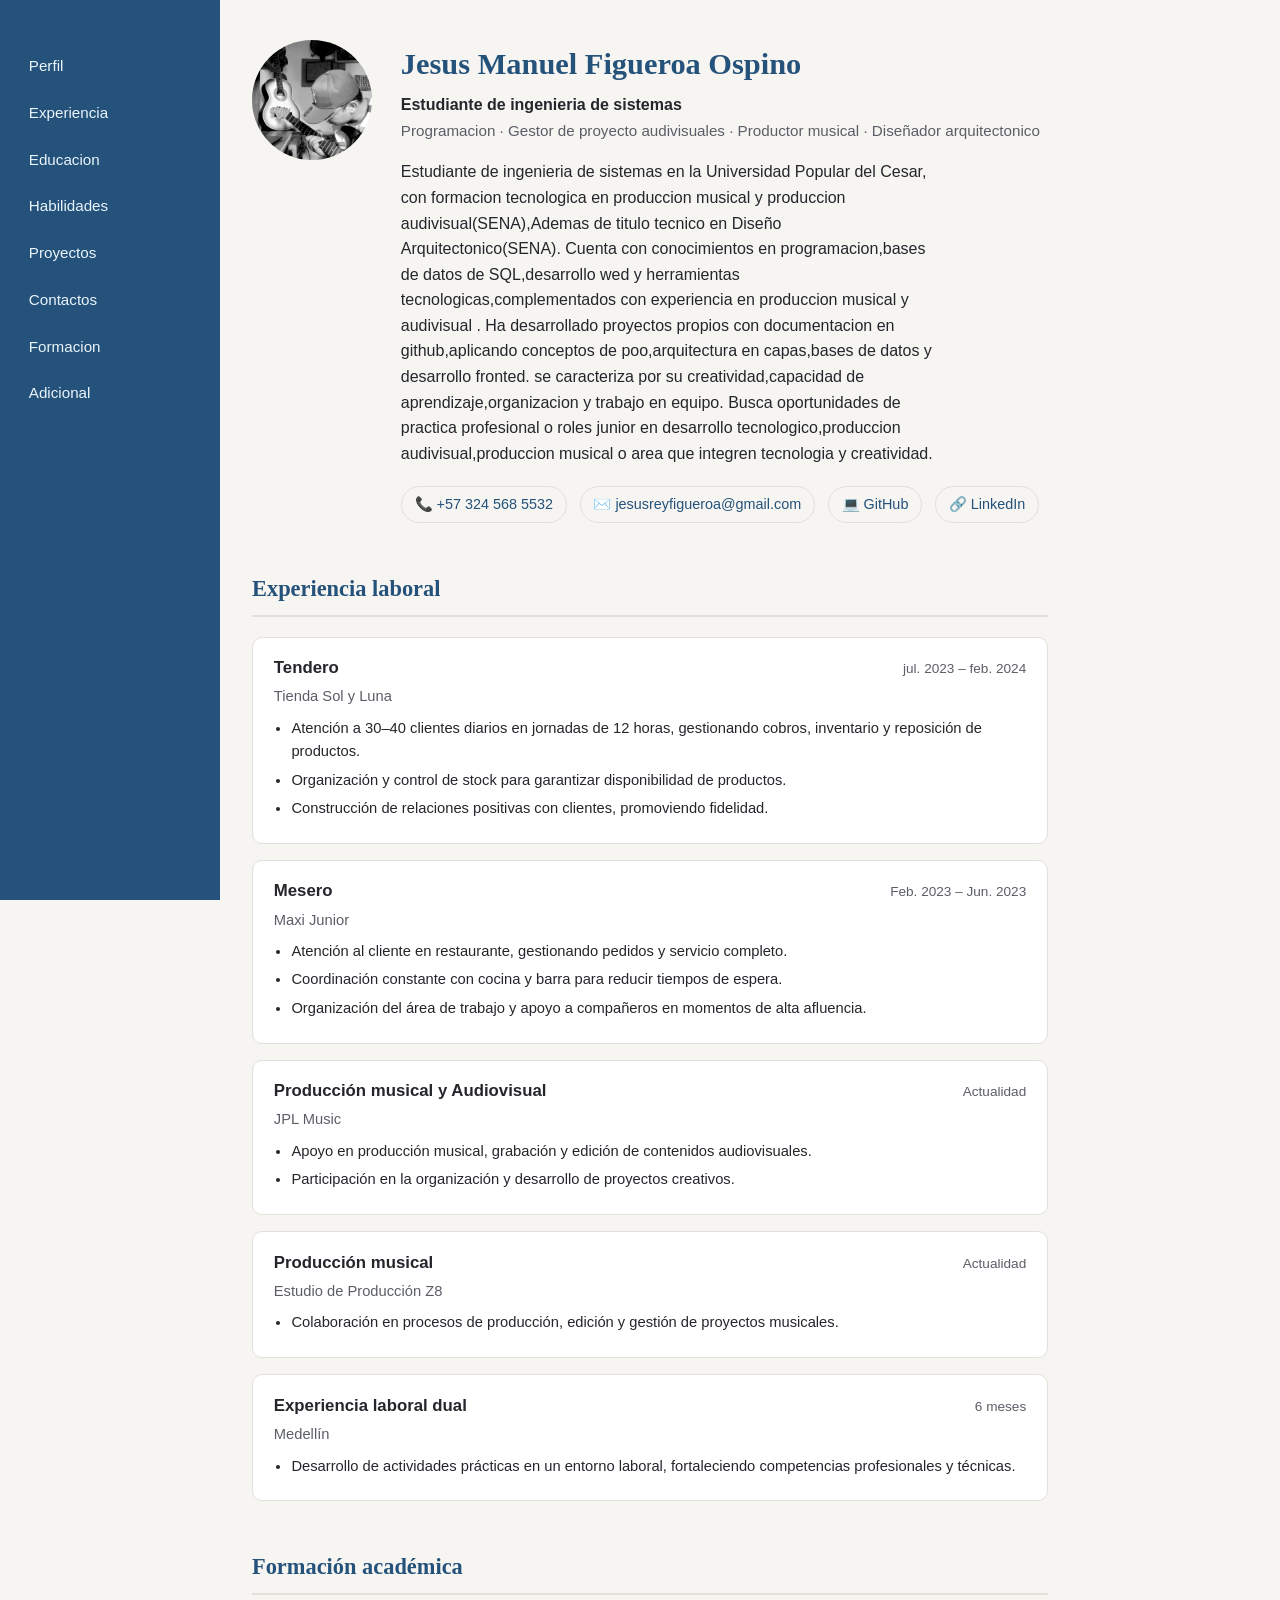
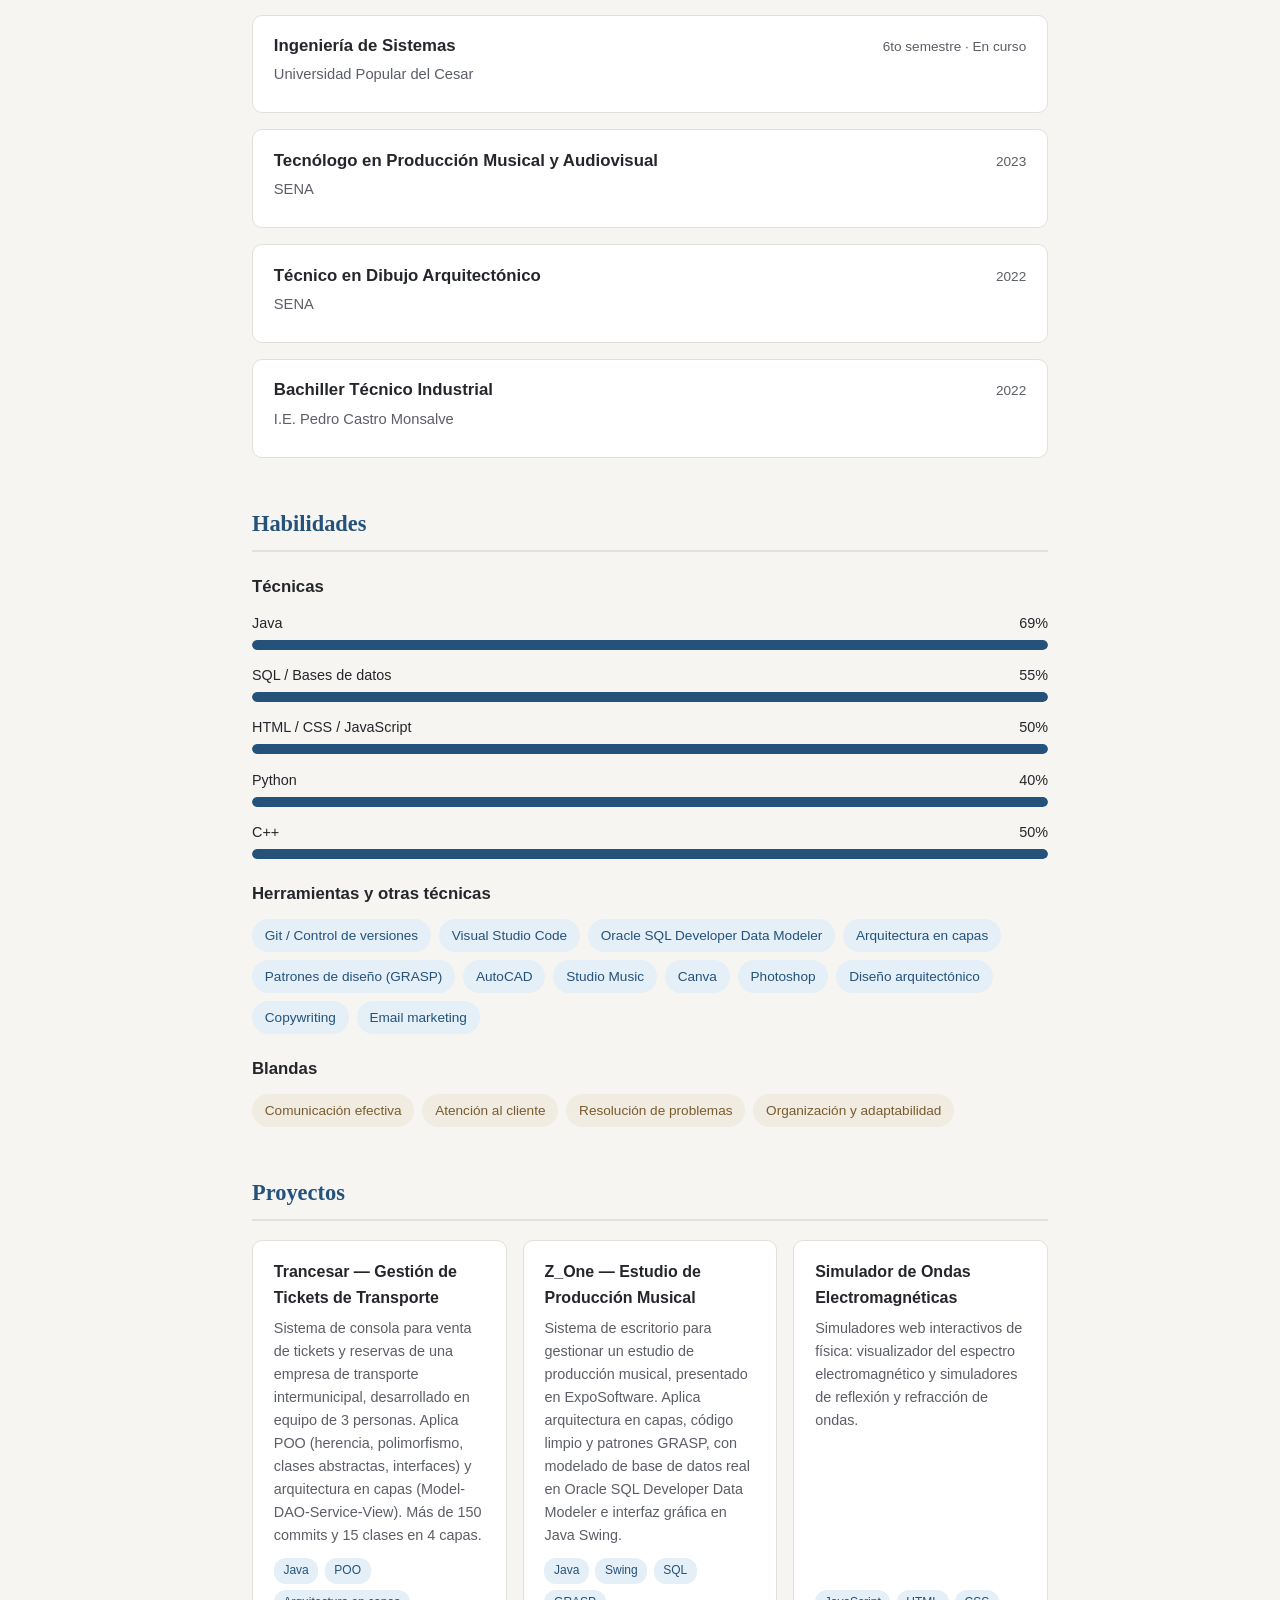
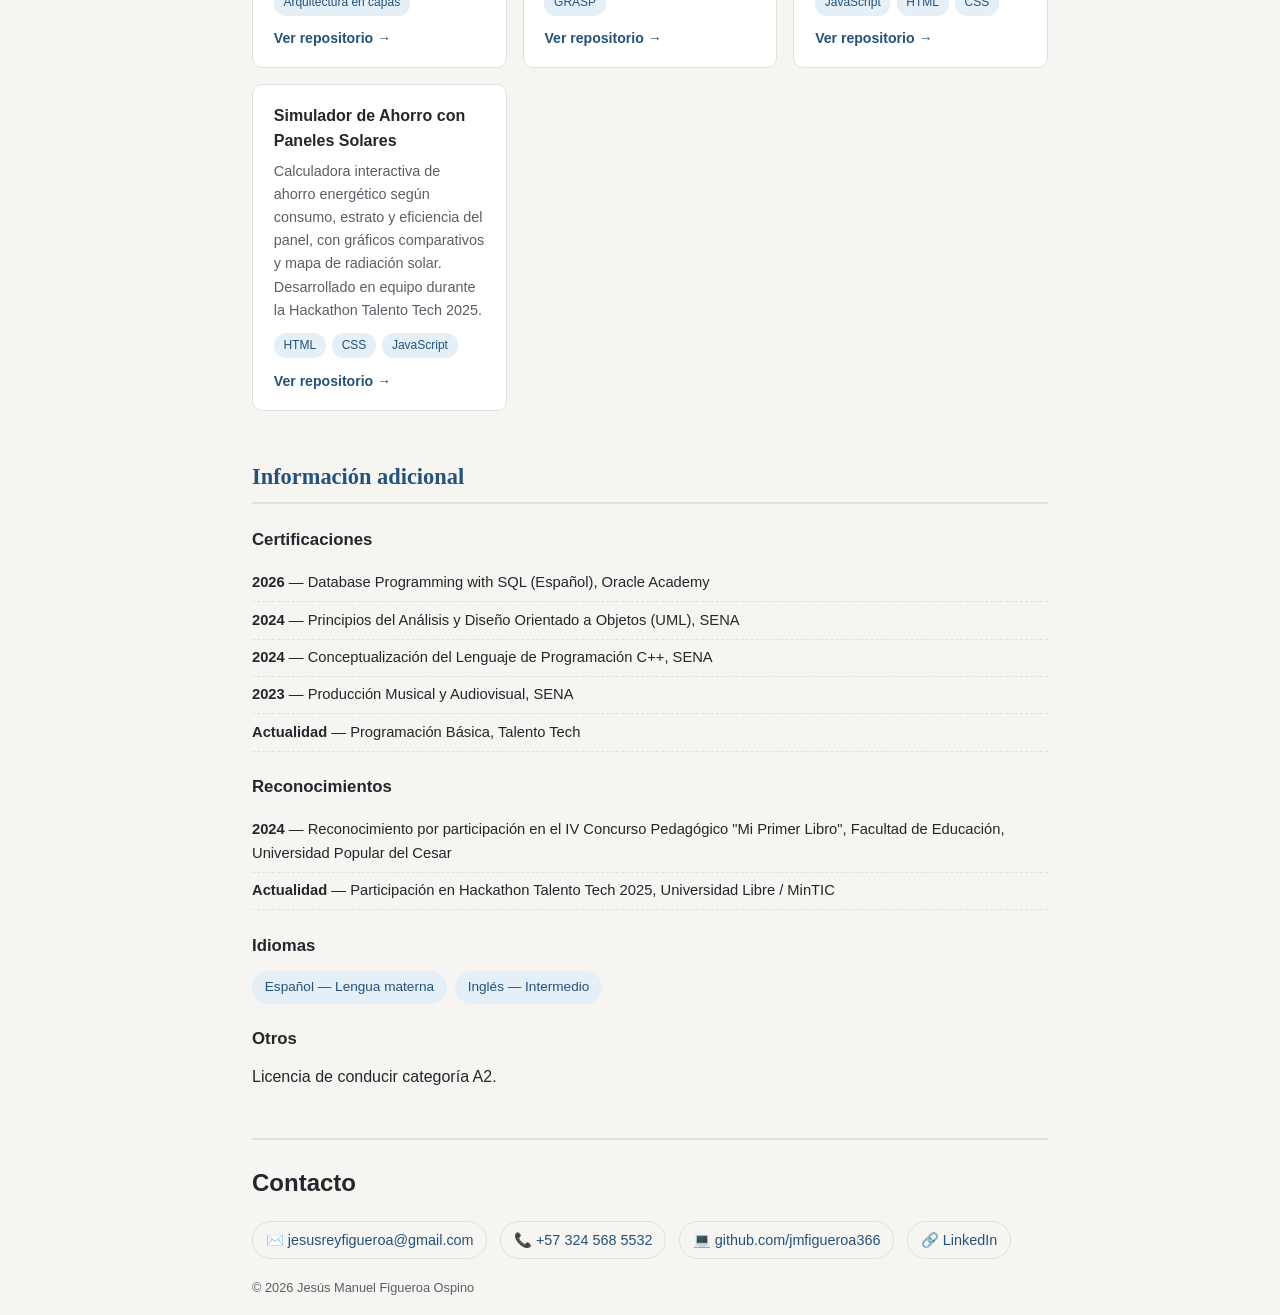
==== commit f5d30229: "feat:cambios a mayuscula" ====
--- a/hoja_1.html
+++ b/hoja_1.html
@@ -12,14 +12,14 @@
     <nav id="nav-lateral">
     <label for="menu-check" class="nav-toggle" aria-label="abrir menu">☰</label>
     <ul id="nav-lista">
-        <li><a href="#perfil">perfil</a></li>
-        <li><a href="#experiencia">experiencia</a></li>
-        <li><a href="#formacion">educacion</a></li>
-        <li><a href="#habilidades">habilidades</a></li>
-        <li><a href="#proyectos">proyectos</a></li>
-        <li><a href="#contacto">contactos</a></li>
-        <li><a href="#formacion">formacion</a></li>
-        <li><a href="#adicional">adicional</a></li>
+        <li><a href="#perfil">Perfil</a></li>
+        <li><a href="#experiencia">Experiencia</a></li>
+        <li><a href="#formacion">Educacion</a></li>
+        <li><a href="#habilidades">Habilidades</a></li>
+        <li><a href="#proyectos">Proyectos</a></li>
+        <li><a href="#contacto">Contactos</a></li>
+        <li><a href="#formacion">Formacion</a></li>
+        <li><a href="#adicional">Adicional</a></li>
     </ul>
     </nav>
     <main>
@@ -75,7 +75,7 @@
       <div class="tarjeta">
         <div class="tarjeta-cabecera">
           <h3>Mesero</h3>
-          <span class="periodo">feb. 2023 – jun. 2023</span>
+          <span class="periodo">Feb. 2023 – Jun. 2023</span>
         </div>
         <p class="institucion">Maxi Junior</p>
         <ul>
@@ -87,7 +87,7 @@
 
       <div class="tarjeta">
         <div class="tarjeta-cabecera">
-          <h3>Producción musical y audiovisual</h3>
+          <h3>Producción musical y Audiovisual</h3>
           <span class="periodo">Actualidad</span>
         </div>
         <p class="institucion">JPL Music</p>
